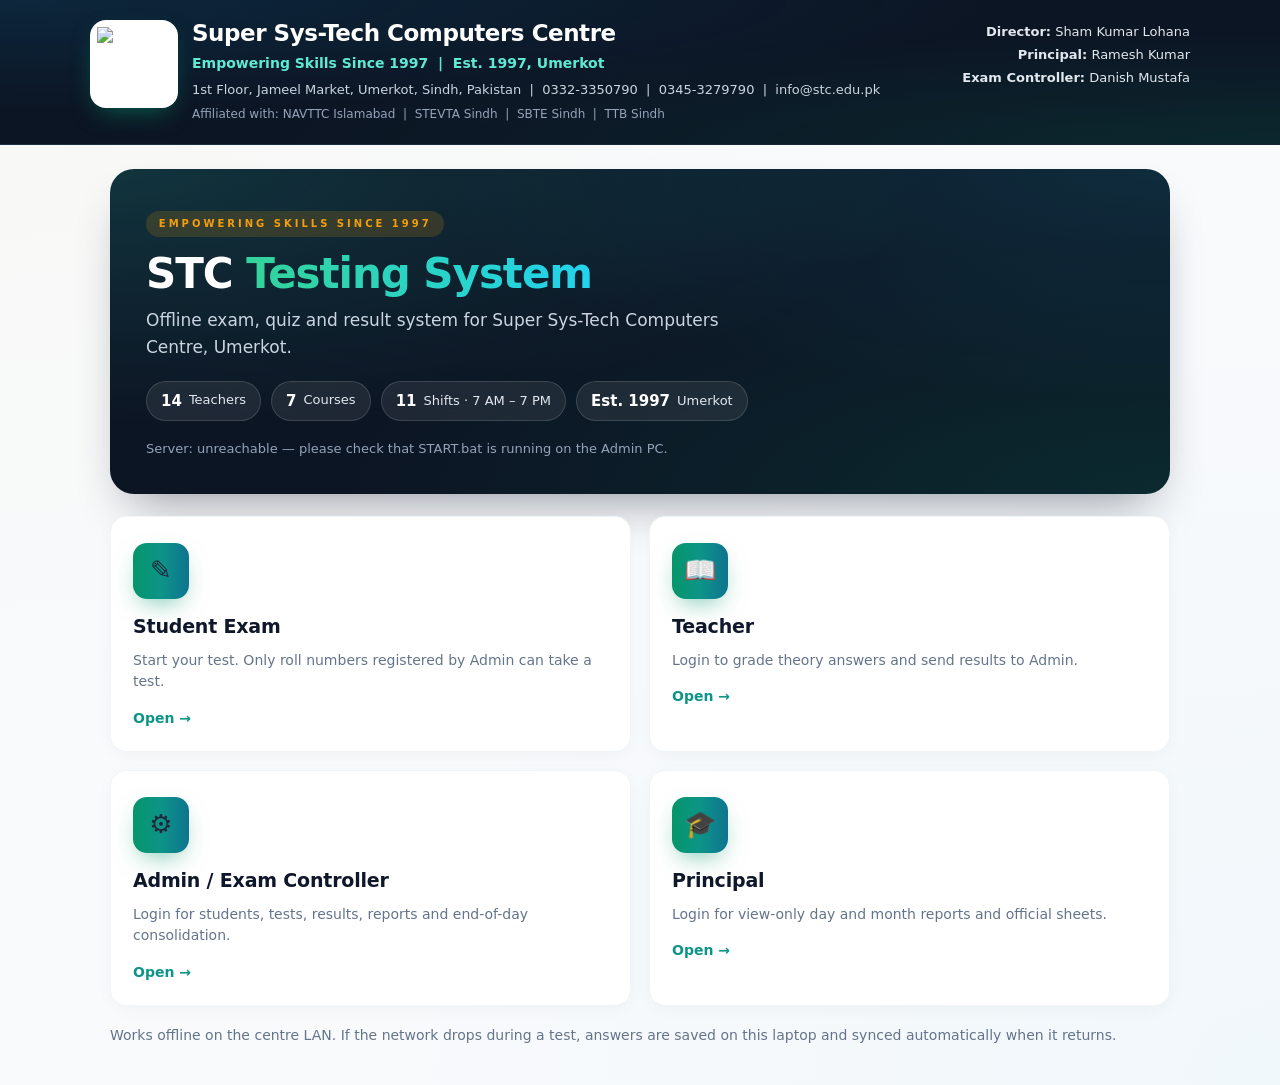
==== public/index.html @ a87e0a29 "STC Testing System v1.3.2 - offline LAN exam system (GitHub repo + one-click updates)" ====
<!DOCTYPE html>
<html lang="en">
<head>
<meta charset="UTF-8">
<meta name="viewport" content="width=device-width, initial-scale=1">
<title>STC Testing System — Super Sys-Tech Computers Centre, Umerkot</title>
<link rel="stylesheet" href="style.css">
<link rel="icon" href="data:image/svg+xml,%3Csvg%20xmlns%3D%27http%3A%2F%2Fwww.w3.org%2F2000%2Fsvg%27%20viewBox%3D%270%200%2064%2064%27%3E%3Cdefs%3E%3ClinearGradient%20id%3D%27g%27%20x1%3D%270%27%20y1%3D%270%27%20x2%3D%271%27%20y2%3D%271%27%3E%3Cstop%20offset%3D%270%27%20stop-color%3D%27%23059669%27%2F%3E%3Cstop%20offset%3D%271%27%20stop-color%3D%27%230e7490%27%2F%3E%3C%2FlinearGradient%3E%3C%2Fdefs%3E%3Crect%20width%3D%2764%27%20height%3D%2764%27%20rx%3D%2714%27%20fill%3D%27url%28%23g%29%27%2F%3E%3Ctext%20x%3D%2732%27%20y%3D%2742%27%20font-family%3D%27Arial%2Csans-serif%27%20font-size%3D%2724%27%20font-weight%3D%27bold%27%20fill%3D%27white%27%20text-anchor%3D%27middle%27%3ESTC%3C%2Ftext%3E%3C%2Fsvg%3E">
</head>
<body>

<!-- ============ INSTITUTE HEADER (shown on every screen) ============ -->
<header class="site-header">
  <div class="header-inner">
    <div class="header-main">
      <div class="header-logo-chip"><img src="/stc-logo.webp" alt="STC logo" class="header-logo-img"></div>
      <div>
        <h1>Super Sys-Tech Computers Centre</h1>
        <p class="tagline">Empowering Skills Since 1997 &nbsp;|&nbsp; Est. 1997, Umerkot</p>
        <p class="header-contact">1st Floor, Jameel Market, Umerkot, Sindh, Pakistan &nbsp;|&nbsp;
          0332-3350790 &nbsp;|&nbsp; 0345-3279790 &nbsp;|&nbsp; info@stc.edu.pk</p>
        <p class="header-affil">Affiliated with: NAVTTC Islamabad &nbsp;|&nbsp; STEVTA Sindh &nbsp;|&nbsp; SBTE Sindh &nbsp;|&nbsp; TTB Sindh</p>
      </div>
    </div>
    <div class="header-people">
      <p><strong>Director:</strong> Sham Kumar Lohana</p>
      <p><strong>Principal:</strong> Ramesh Kumar</p>
      <p><strong>Exam Controller:</strong> Danish Mustafa</p>
    </div>
  </div>
</header>

<main id="main">
  <section class="hero">
    <span class="section-label">Empowering Skills Since 1997</span>
    <h2 class="hero-title">STC <span class="text-gradient">Testing System</span></h2>
    <p class="hero-sub">Offline exam, quiz and result system for Super Sys-Tech Computers Centre, Umerkot.</p>
    <div class="hero-stats">
      <span class="hero-chip"><strong>14</strong> Teachers</span>
      <span class="hero-chip"><strong>7</strong> Courses</span>
      <span class="hero-chip"><strong>11</strong> Shifts &middot; 7 AM &ndash; 7 PM</span>
      <span class="hero-chip"><strong>Est. 1997</strong> Umerkot</span>
    </div>
    <p id="health-status" class="hero-health"></p>
  </section>
  <div class="card-grid">
    <a class="portal-card" href="/student">
      <span class="portal-icon">&#9998;</span>
      <span class="portal-title">Student Exam</span>
      <span class="portal-desc">Start your test. Only roll numbers registered by Admin can take a test.</span>
      <span class="portal-arrow">Open &rarr;</span>
    </a>
    <a class="portal-card" href="/teacher">
      <span class="portal-icon">&#128214;</span>
      <span class="portal-title">Teacher</span>
      <span class="portal-desc">Login to grade theory answers and send results to Admin.</span>
      <span class="portal-arrow">Open &rarr;</span>
    </a>
    <a class="portal-card" href="/admin">
      <span class="portal-icon">&#9881;</span>
      <span class="portal-title">Admin / Exam Controller</span>
      <span class="portal-desc">Login for students, tests, results, reports and end-of-day consolidation.</span>
      <span class="portal-arrow">Open &rarr;</span>
    </a>
    <a class="portal-card" href="/principal">
      <span class="portal-icon">&#127891;</span>
      <span class="portal-title">Principal</span>
      <span class="portal-desc">Login for view-only day and month reports and official sheets.</span>
      <span class="portal-arrow">Open &rarr;</span>
    </a>
  </div>
  <p class="note">Works offline on the centre LAN. If the network drops during a test, answers are saved on this laptop and synced automatically when it returns.</p>
</main>

<script src="landing.js"></script>
</body>
</html>
---- public/style.css ----
/* STC Testing System v1.3.2 — styled like the official stc.edu.pk website.
   Navy / White / Emerald + teal gradient. System fonts only, zero external
   assets (no remote libraries, no web fonts, no remote images) — fully offline.
   The real STC logo (public/stc-logo.webp, local file) sits in a white
   rounded chip on the dark header, like the website's own nav. */

:root {
  --navy: #0f172a;
  --navy2: #1e293b;
  --navy-deep: #0c1524;
  --ink: #1e293b;
  --emerald: #059669;
  --emerald-dark: #047857;
  --teal: #0d9488;
  --teal-bright: #2dd4bf;
  --cyan-deep: #0e7490;
  --cyan-bright: #22d3ee;
  --mint: #34d399;
  --red: #B91C1C;
  --amber: #f59e0b;
  --grey: #64748B;
  --line: #e2e8f0;
  --line-soft: #f1f5f9;
  --bg: #f8fafc;
  --card: #FFFFFF;
  --grad-brand: linear-gradient(to right, #059669, #0d9488, #0e7490);
  --grad-text: linear-gradient(to right, #34d399, #22d3ee);
  --shadow-card: 0 4px 20px -4px rgba(0, 0, 0, 0.05);
  --shadow-lift: 0 20px 40px -12px rgba(0, 0, 0, 0.10);
  --shadow-btn: 0 10px 30px -10px rgba(5, 150, 105, 0.5);
  --radius: 1rem;
}

* { box-sizing: border-box; }

html { scroll-behavior: smooth; }

body {
  margin: 0;
  font-family: "Segoe UI", system-ui, -apple-system, "Helvetica Neue", Roboto, Arial, sans-serif;
  background-color: var(--bg);
  background-image:
    radial-gradient(at 0% 0%, rgba(251, 191, 36, 0.03) 0px, transparent 50%),
    radial-gradient(at 100% 100%, rgba(14, 165, 233, 0.03) 0px, transparent 50%);
  color: var(--ink);
  line-height: 1.6;
  -webkit-font-smoothing: antialiased;
}

h1, h2, h3, h4, h5, h6 { letter-spacing: -0.02em; }

.hidden { display: none !important; }

/* ---------- Shared website-style pieces ---------- */
.section-label {
  display: inline-block;
  font-size: 10px;
  font-weight: 900;
  letter-spacing: 0.3em;
  text-transform: uppercase;
  color: var(--amber);
  background-color: rgba(245, 158, 11, 0.1);
  padding: 0.3rem 0.8rem;
  border-radius: 9999px;
  user-select: none;
}
.text-gradient {
  background: var(--grad-text);
  -webkit-background-clip: text;
  background-clip: text;
  -webkit-text-fill-color: transparent;
  color: transparent;
}

::-webkit-scrollbar { width: 8px; }
::-webkit-scrollbar-track { background: var(--bg); }
::-webkit-scrollbar-thumb { background: #cbd5e1; border-radius: 10px; }
::-webkit-scrollbar-thumb:hover { background: #94a3b8; }

/* ---------- Header ---------- */
.site-header {
  background-color: var(--navy-deep);
  background-image:
    radial-gradient(at 0% 0%, rgba(14, 165, 233, 0.12) 0px, transparent 55%),
    radial-gradient(at 100% 100%, rgba(5, 150, 105, 0.14) 0px, transparent 55%);
  color: #fff;
  padding: 20px;
  border-bottom: 1px solid rgba(255, 255, 255, 0.06);
}
.header-inner {
  max-width: 1100px;
  margin: 0 auto;
  display: flex;
  justify-content: space-between;
  gap: 20px;
  align-items: flex-start;
}
.header-main { display: flex; gap: 14px; align-items: flex-start; }
/* Real STC logo: white background, so it sits in a white rounded chip on
   the dark navy header (like stc.edu.pk's own nav). */
.header-logo-chip {
  width: 88px; height: 88px; flex: 0 0 88px;
  background: #fff;
  border-radius: 16px;
  display: flex; align-items: center; justify-content: center;
  padding: 7px;
  box-shadow: 0 10px 25px -8px rgba(5, 150, 105, 0.6);
  overflow: hidden;
}
.header-logo-img {
  width: 100%; height: 100%;
  object-fit: contain;
  display: block;
}
.site-header h1 { margin: 0; font-size: 23px; line-height: 1.2; font-weight: 800; }
.tagline { margin: 4px 0 0; color: #5eead4; font-size: 14px; font-weight: 600; }
.header-contact { margin: 6px 0 0; font-size: 13px; color: #cbd5e1; }
.header-affil { margin: 4px 0 0; font-size: 12px; color: #94a3b8; }
.header-people { font-size: 13px; text-align: right; white-space: nowrap; }
.header-people p { margin: 2px 0; color: #e2e8f0; }

/* ---------- Top bar (glassy white, like the website nav) ---------- */
.topbar {
  background-color: rgba(255, 255, 255, 0.85);
  backdrop-filter: blur(20px);
  -webkit-backdrop-filter: blur(20px);
  color: var(--navy);
  padding: 10px 20px;
  display: flex; gap: 10px; align-items: center;
  position: sticky; top: 0; z-index: 50;
  border-bottom: 1px solid rgba(226, 232, 240, 0.6);
  box-shadow: 0 10px 40px -15px rgba(0, 0, 0, 0.08);
}
.user-chip { margin-left: auto; font-size: 14px; font-weight: 600; color: var(--navy2); }
/* "Back to Home" link in the portal topbar (visible on the login shell and
   inside the logged-in console — the topbar is shared by both states). */
.home-link { white-space: nowrap; margin-left: 6px; }
.queue-badge {
  background: var(--amber); color: #fff;
  border-radius: 9999px; padding: 2px 10px; font-size: 13px; font-weight: 700;
}

/* ---------- Layout ---------- */
main { max-width: 1100px; margin: 0 auto; padding: 24px 20px; }
.page-title { color: var(--navy); margin: 4px 0; font-weight: 800; }
.page-sub { color: var(--grey); margin-top: 0; }
.muted { color: var(--grey); font-size: 14px; }
.note { color: var(--grey); font-size: 14px; margin-top: 18px; }
.view { animation: fadein .25s ease-in; }
@keyframes fadein { from { opacity: 0; transform: translateY(6px); } to { opacity: 1; transform: translateY(0); } }

.card {
  background: var(--card);
  border: 1px solid var(--line-soft);
  border-radius: var(--radius);
  padding: 22px 24px;
  margin-bottom: 18px;
  box-shadow: var(--shadow-card);
}
.card.narrow { max-width: 560px; margin-left: auto; margin-right: auto; }
.card h2, .card h3 { color: var(--navy); margin-top: 0; font-weight: 800; }
.card h4 { color: var(--navy2); margin: 18px 0 8px; }
.highlight-card { border: 2px solid var(--emerald); background: #ECFDF5; }

/* ---------- Hero (landing page) ---------- */
.hero {
  background-color: var(--navy-deep);
  background-image:
    radial-gradient(at 0% 0%, rgba(45, 212, 191, 0.16) 0px, transparent 55%),
    radial-gradient(at 100% 0%, rgba(34, 211, 238, 0.12) 0px, transparent 50%),
    radial-gradient(at 100% 100%, rgba(5, 150, 105, 0.16) 0px, transparent 55%);
  border-radius: 1.5rem;
  padding: 40px 36px 34px;
  margin-bottom: 22px;
  color: #fff;
  box-shadow: 0 25px 50px -20px rgba(15, 23, 42, 0.45);
}
.hero .section-label { background-color: rgba(245, 158, 11, 0.16); margin-bottom: 14px; }
.hero-title {
  margin: 0 0 10px;
  font-size: 42px;
  font-weight: 800;
  line-height: 1.1;
  letter-spacing: -0.025em;
  color: #fff;
}
.hero-sub { margin: 0 0 20px; font-size: 17px; color: #cbd5e1; max-width: 640px; }
.hero-stats { display: flex; flex-wrap: wrap; gap: 10px; }
.hero-chip {
  display: inline-flex; align-items: center; gap: 7px;
  background: rgba(255, 255, 255, 0.08);
  border: 1px solid rgba(255, 255, 255, 0.14);
  backdrop-filter: blur(12px);
  border-radius: 9999px;
  padding: 7px 14px;
  font-size: 13px;
  color: #e2e8f0;
}
.hero-chip strong { color: #fff; font-size: 15px; }
.hero-health { margin: 18px 0 0; font-size: 13px; color: #94a3b8; }

/* ---------- Landing portal cards ---------- */
.card-grid {
  display: grid;
  grid-template-columns: repeat(2, 1fr);
  gap: 18px;
  margin-top: 18px;
}
.portal-card {
  background: var(--card);
  border: 1px solid var(--line-soft);
  border-radius: var(--radius);
  padding: 26px 22px 22px;
  text-align: left;
  cursor: pointer;
  display: flex; flex-direction: column; gap: 8px;
  font-family: inherit;
  box-shadow: var(--shadow-card);
  transition: all 0.4s ease-in-out;
}
.portal-card:hover {
  border-color: rgba(6, 182, 212, 0.3);
  box-shadow: var(--shadow-lift);
  transform: translateY(-0.375rem);
}
.portal-icon {
  width: 56px; height: 56px;
  border-radius: 14px;
  background: var(--grad-brand);
  display: flex; align-items: center; justify-content: center;
  font-size: 26px;
  box-shadow: 0 10px 25px -8px rgba(5, 150, 105, 0.55);
  margin-bottom: 4px;
}
.portal-title { font-size: 19px; font-weight: 800; color: var(--navy); letter-spacing: -0.01em; }
.portal-desc { font-size: 14px; color: var(--grey); line-height: 1.55; }
.portal-arrow { font-size: 14px; font-weight: 700; color: var(--teal); margin-top: 6px; }
.portal-card:hover .portal-arrow { color: var(--cyan-deep); }

/* ---------- Login badge ---------- */
.login-badge {
  width: 64px; height: 64px;
  border-radius: 18px;
  background: var(--grad-brand);
  display: flex; align-items: center; justify-content: center;
  font-size: 30px;
  box-shadow: 0 12px 28px -8px rgba(5, 150, 105, 0.55);
  margin: 2px 0 14px;
}
.login-card { border-top: 4px solid transparent; border-image: var(--grad-brand) 1; }

/* ---------- Forms ---------- */
label { display: block; margin-bottom: 12px; font-size: 14px; font-weight: 600; color: var(--navy); }
input[type="text"], input[type="password"], input[type="number"],
input[type="date"], input[type="month"], select, textarea {
  display: block; width: 100%;
  margin-top: 4px; padding: 10px 12px;
  border: 1px solid var(--line); border-radius: 10px;
  font-size: 15px; font-family: inherit; background: #fff; color: var(--ink);
  transition: border-color .2s, box-shadow .2s;
}
input:focus, select:focus, textarea:focus {
  outline: none; border-color: var(--teal);
  box-shadow: 0 0 0 3px rgba(13, 148, 136, 0.15);
}
textarea { resize: vertical; min-height: 70px; }
.check-label { display: flex; gap: 8px; align-items: center; font-weight: 600; }
.check-label input { width: auto; margin: 0; }
.form-grid { display: grid; grid-template-columns: 1fr 1fr; gap: 0 16px; }
.form-grid .btn-row { grid-column: 1 / -1; }
.filters { display: flex; flex-wrap: wrap; gap: 10px; align-items: flex-end; margin-bottom: 14px; }
.filters label { margin-bottom: 0; min-width: 150px; }
.inline-form { display: flex; gap: 10px; align-items: center; flex-wrap: wrap; margin-bottom: 14px; }
.inline-form input { width: auto; flex: 1; min-width: 200px; margin-top: 0; }
fieldset.course-checks { border: 1px solid var(--line); border-radius: 10px; margin-bottom: 12px; grid-column: 1 / -1; }
fieldset.course-checks legend { font-size: 14px; font-weight: 600; color: var(--navy); }
fieldset.course-checks label { display: inline-flex; gap: 6px; align-items: center; margin: 4px 12px 4px 0; font-weight: 400; }
fieldset.course-checks input { width: auto; margin: 0; }
.lookup-msg { font-size: 14px; min-height: 18px; margin: -6px 0 10px; color: var(--emerald-dark); }
.demo-hint { font-size: 13px; color: var(--grey); background: var(--bg); border-radius: 10px; padding: 10px 12px; margin-top: 16px; }
.import-result { font-size: 14px; margin-top: 10px; }
.import-result .err { color: var(--red); }

/* ---------- Buttons ---------- */
.btn {
  background: #fff; color: var(--navy2);
  border: 1.5px solid var(--line);
  border-radius: 12px; padding: 9px 18px;
  font-size: 14px; font-weight: 700; cursor: pointer;
  text-decoration: none; display: inline-block; font-family: inherit;
  transition: all 0.3s ease-out;
}
.btn:hover { border-color: var(--cyan-deep); color: var(--cyan-deep); transform: translateY(-1px); box-shadow: 0 4px 12px -4px rgba(0, 0, 0, 0.12); }
.btn:active { transform: scale(0.97); }
.btn-primary, .btn-emerald {
  background: var(--grad-brand); color: #fff; border: none;
  box-shadow: var(--shadow-btn);
}
.btn-primary:hover, .btn-emerald:hover {
  color: #fff;
  box-shadow: 0 15px 35px -10px rgba(5, 150, 105, 0.7);
  transform: translateY(-0.15rem);
}
.btn-danger { background: #fff; color: var(--red); border-color: var(--red); }
.btn-danger:hover { background: #FEF2F2; color: var(--red); }
.btn-small { padding: 6px 13px; font-size: 13px; border-radius: 10px; }
.btn-big { padding: 13px 28px; font-size: 16px; border-radius: 1rem; }
.btn-link { background: none; border: none; color: var(--navy2); text-decoration: underline; padding: 4px 0; box-shadow: none; }
.btn-link:hover { transform: none; box-shadow: none; }
.btn:disabled { opacity: .5; cursor: not-allowed; transform: none; }
.btn-row { display: flex; gap: 10px; flex-wrap: wrap; margin: 12px 0; }

/* ---------- Tabs ---------- */
.tabs { display: flex; flex-wrap: wrap; gap: 6px; margin-bottom: 16px; }
.tab {
  background: #fff; border: 1px solid var(--line);
  border-radius: 10px; padding: 10px 16px;
  font-size: 14px; font-weight: 700; color: var(--navy2); cursor: pointer; font-family: inherit;
  transition: all 0.3s ease-out;
}
.tab:hover { border-color: var(--cyan-deep); color: var(--cyan-deep); }
.tab.active { background: var(--grad-brand); color: #fff; border-color: transparent; box-shadow: var(--shadow-btn); }
.tab-panel { animation: fadein .25s ease-in; }

/* ---------- Tables ---------- */
.table-wrap { overflow-x: auto; border-radius: 12px; border: 1px solid var(--line-soft); }
table { width: 100%; border-collapse: collapse; font-size: 14px; }
th, td { text-align: left; padding: 9px 12px; border-bottom: 1px solid var(--line-soft); vertical-align: top; }
th { background: linear-gradient(to right, var(--navy), var(--navy2)); color: #fff; font-weight: 700; white-space: nowrap; }
tr:nth-child(even) td { background: #F8FAFC; }
tr.clickable { cursor: pointer; }
tr.clickable:hover td { background: #EFF6FF; }
.status { display: inline-block; padding: 2px 10px; border-radius: 9999px; font-size: 12px; font-weight: 700; white-space: nowrap; }
.status-submitted { background: #FEF3C7; color: #92400E; }
.status-graded { background: #DBEAFE; color: #1E40AF; }
.status-sent_to_admin { background: #E0E7FF; color: #3730A3; }
.status-final { background: #D1FAE5; color: #065F46; }
.pass { color: var(--emerald-dark); font-weight: 700; }
.fail { color: var(--red); font-weight: 700; }

/* ---------- Stats & bars ---------- */
.stat-grid { display: grid; grid-template-columns: repeat(auto-fit, minmax(140px, 1fr)); gap: 12px; margin-bottom: 16px; }
.stat { background: #fff; border: 1px solid var(--line-soft); border-radius: var(--radius); padding: 14px; text-align: center; box-shadow: var(--shadow-card); }
.stat-num {
  font-size: 28px; font-weight: 800; letter-spacing: -0.02em;
  background: var(--grad-brand);
  -webkit-background-clip: text; background-clip: text;
  -webkit-text-fill-color: transparent; color: transparent;
}
.stat-label { font-size: 13px; color: var(--grey); }
.bar-row { display: flex; align-items: center; gap: 10px; margin: 6px 0; font-size: 14px; }
.bar-label { width: 220px; flex: 0 0 220px; }
.bar-track { flex: 1; background: #E2E8F0; border-radius: 9999px; height: 18px; overflow: hidden; }
.bar-fill { background: var(--grad-brand); height: 100%; min-width: 4px; border-radius: 9999px; }
.bar-num { width: 40px; text-align: right; font-weight: 700; color: var(--navy); }

/* ---------- Exam ---------- */
.exam-head { display: flex; justify-content: space-between; align-items: center; gap: 14px; flex-wrap: wrap; }
.timer {
  font-size: 30px; font-weight: 800; color: #fff;
  background: linear-gradient(to right, var(--navy), var(--navy2));
  border-radius: 12px; padding: 6px 18px;
  font-variant-numeric: tabular-nums; white-space: nowrap;
  box-shadow: 0 10px 25px -10px rgba(15, 23, 42, 0.5);
}
.timer.danger { background: linear-gradient(to right, #DC2626, #B91C1C); animation: pulse 1s infinite; }
@keyframes pulse { 50% { opacity: .75; } }
.palette { display: flex; flex-wrap: wrap; gap: 8px; margin: 14px 0; padding: 12px; background: #fff; border: 1px solid var(--line-soft); border-radius: 12px; box-shadow: var(--shadow-card); }
.pal-dot {
  width: 36px; height: 36px; border-radius: 50%;
  border: 2px solid var(--grey); background: #fff; color: var(--navy);
  font-weight: 700; cursor: pointer; font-size: 14px; font-family: inherit;
  transition: all 0.2s;
}
.pal-dot.answered { background: var(--grad-brand); border-color: transparent; color: #fff; }
.pal-dot.current { border-color: var(--navy); box-shadow: 0 0 0 3px #BFDBFE; }
.question-block {
  background: #fff; border: 1px solid var(--line-soft); border-radius: var(--radius);
  padding: 18px 20px; margin-bottom: 14px; scroll-margin-top: 70px;
  box-shadow: var(--shadow-card);
}
.question-block.current { border-color: var(--teal); box-shadow: 0 0 0 3px rgba(13, 148, 136, 0.15); }
.q-head { font-weight: 700; color: var(--navy); margin-bottom: 10px; }
.q-marks { float: right; font-size: 13px; color: var(--grey); font-weight: 600; }
.opt { display: flex; gap: 8px; align-items: flex-start; margin: 6px 0; font-weight: 400; cursor: pointer; }
.opt input { width: auto; margin: 4px 0 0; }
.exam-actions { text-align: center; margin: 20px 0; }

/* ---------- Grading ---------- */
.grade-q { border: 1px solid var(--line); border-radius: 12px; padding: 14px; margin-bottom: 14px; }
.grade-cols { display: grid; grid-template-columns: 1fr 1fr; gap: 16px; }
.grade-col h5 { margin: 0 0 6px; color: var(--navy2); }
.grade-col .answer-box { background: var(--bg); border-radius: 10px; padding: 10px; min-height: 60px; white-space: pre-wrap; font-size: 14px; }
.grade-total { font-size: 18px; color: var(--navy); }
.marks-input { width: 90px !important; display: inline-block !important; }

/* ---------- Test builder ---------- */
.qb-card { border: 1px solid var(--line); border-radius: 12px; padding: 14px; margin-bottom: 12px; background: #F8FAFC; }
.qb-card h5 { margin: 0 0 8px; color: var(--navy2); }
.qb-opts { display: grid; grid-template-columns: 1fr 1fr; gap: 0 12px; }
.qb-opts label { font-weight: 400; }
.qb-row { display: flex; gap: 12px; align-items: flex-end; flex-wrap: wrap; }
.qb-row label { flex: 1; min-width: 120px; }

/* ---------- Toast ---------- */
.toast {
  max-width: 1100px; margin: 12px auto 0; padding: 12px 16px;
  border-radius: 12px; font-size: 15px; font-weight: 600;
  box-shadow: var(--shadow-card);
}
.toast.ok { background: #D1FAE5; color: #065F46; border: 1px solid var(--emerald); }
.toast.err { background: #FEE2E2; color: #991B1B; border: 1px solid var(--red); }

/* ---------- Test picker cards ---------- */
.test-card {
  background: #fff; border: 1px solid var(--line-soft); border-radius: var(--radius);
  padding: 18px; display: flex; flex-direction: column; gap: 6px;
  box-shadow: var(--shadow-card);
  transition: all 0.4s ease-in-out;
}
.test-card:hover { border-color: rgba(6, 182, 212, 0.3); box-shadow: var(--shadow-lift); transform: translateY(-0.25rem); }
.test-card h3 { margin: 0; color: var(--navy); font-size: 17px; font-weight: 800; }
.test-meta { font-size: 13px; color: var(--grey); }
.badge { display: inline-block; padding: 2px 10px; border-radius: 9999px; font-size: 12px; font-weight: 700; }
.badge-monthly { background: #DBEAFE; color: #1E40AF; }
.badge-daily { background: #D1FAE5; color: #065F46; }

.con-result { font-weight: 700; color: var(--emerald-dark); }

/* ---------- Print sheet (screen: hidden) ---------- */
#print-area { display: none; }

/* ---------- Responsive ---------- */
@media (max-width: 700px) {
  .header-inner { flex-direction: column; }
  .header-people { text-align: left; }
  .site-header h1 { font-size: 19px; }
  .hero { padding: 28px 22px; }
  .hero-title { font-size: 30px; }
  .hero-sub { font-size: 15px; }
  .card-grid { grid-template-columns: 1fr; }
  .form-grid { grid-template-columns: 1fr; }
  .grade-cols { grid-template-columns: 1fr; }
  .qb-opts { grid-template-columns: 1fr; }
  .bar-label { width: 140px; flex-basis: 140px; font-size: 12px; }
  .timer { font-size: 24px; }
  main { padding: 14px 12px; }
  .topbar { flex-wrap: wrap; }
  .user-chip { margin-left: 0; }
}

/* ---------- Print: only the sheet shows ---------- */
@media print {
  body { background: #fff; }
  .site-header, .topbar, #toast, #main { display: none !important; }
  #print-area { display: block; color: #000; font-size: 13px; }
  #print-area table { font-size: 12px; }
  #print-area th { background: #eee !important; color: #000; }
  #print-area h2, #print-area h3 { color: #000; }
  .print-head { text-align: center; border-bottom: 2px solid #000; padding-bottom: 8px; margin-bottom: 12px; }
  .print-head h2 { margin: 0; font-size: 20px; }
  .print-logo { width: 72px; height: 72px; object-fit: contain; background: #fff; border-radius: 12px; margin-bottom: 4px; }
  .print-head p { margin: 2px 0; }
  .print-sign { display: flex; justify-content: space-between; margin-top: 48px; }
  .print-sign div { text-align: center; width: 30%; border-top: 1px solid #000; padding-top: 4px; }
}

/* ---------- Separate portal pages ---------- */
.site-header-compact { padding: 14px 20px; }
.topbar-title { font-weight: 800; font-size: 15px; color: var(--navy); letter-spacing: -0.01em; }
.login-error { color: var(--red); font-weight: 700; font-size: 14px; margin: 10px 0 0; }
.lookup-msg.err { color: var(--red); }
a.portal-card { text-decoration: none; color: inherit; }

/* ---------- Console sidebar layout (admin / teacher) ---------- */
.console-layout { display: flex; gap: 18px; align-items: flex-start; }
.sidebar {
  width: 220px; flex: 0 0 220px;
  background: linear-gradient(180deg, var(--navy) 0%, var(--navy-deep) 100%);
  border-radius: var(--radius); padding: 14px;
  position: sticky; top: 70px;
  box-shadow: 0 20px 40px -20px rgba(15, 23, 42, 0.5);
}
.sidebar .tab {
  display: block; width: 100%; text-align: left;
  background: transparent; border: none; border-radius: 10px;
  color: #cbd5e1; padding: 10px 12px; margin-bottom: 4px;
  box-shadow: none;
}
.sidebar .tab:hover { background: rgba(255, 255, 255, 0.08); color: #fff; transform: none; }
.sidebar .tab.active { background: var(--grad-brand); color: #fff; box-shadow: var(--shadow-btn); }
.console-main { flex: 1; min-width: 0; }

@media (max-width: 700px) {
  .console-layout { flex-direction: column; }
  .sidebar { width: 100%; flex: none; position: static; display: flex; flex-wrap: wrap; gap: 6px; }
  .sidebar .tab { width: auto; margin-bottom: 0; }
}
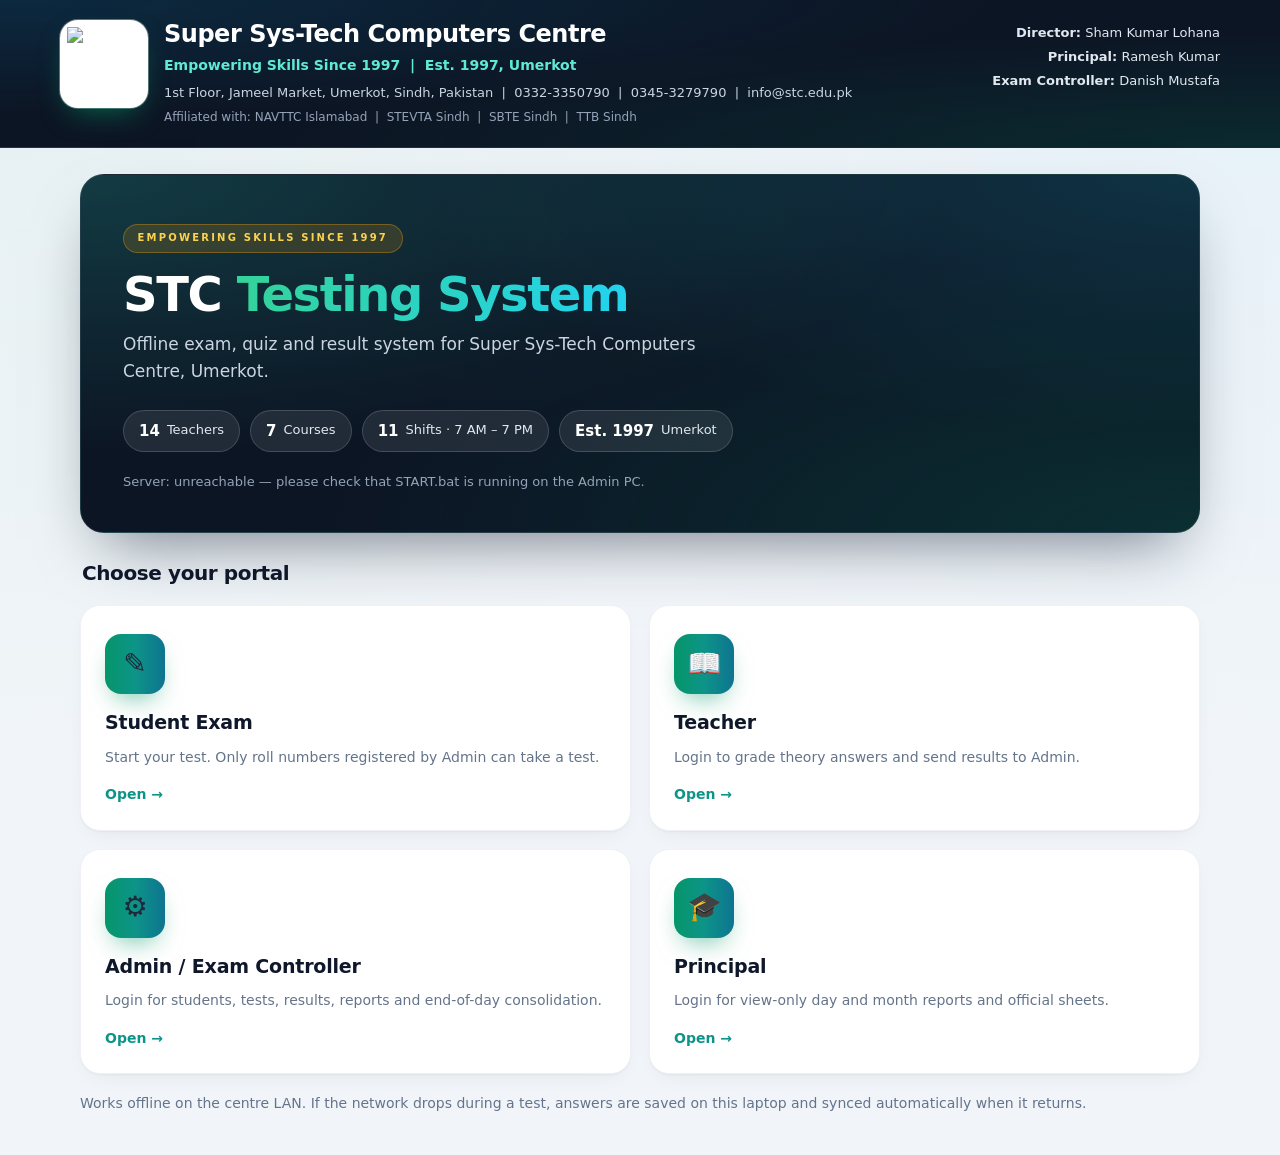
==== commit cac9417a: "STC Testing System v1.5.0 - modern redesign (dark sidebar console, pill badges, new login screens)" ====
--- a/public/index.html
+++ b/public/index.html
@@ -43,6 +43,7 @@
     </div>
     <p id="health-status" class="hero-health"></p>
   </section>
+  <h2 class="portal-heading">Choose your portal</h2>
   <div class="card-grid">
     <a class="portal-card" href="/student">
       <span class="portal-icon">&#9998;</span>
--- a/public/style.css
+++ b/public/style.css
@@ -1,14 +1,18 @@
-/* STC Testing System v1.3.2 — styled like the official stc.edu.pk website.
-   Navy / White / Emerald + teal gradient. System fonts only, zero external
-   assets (no remote libraries, no web fonts, no remote images) — fully offline.
-   The real STC logo (public/stc-logo.webp, local file) sits in a white
-   rounded chip on the dark header, like the website's own nav. */
+/* STC Testing System v1.5.0 — modern redesign.
+   Clean, modern console design: deep-navy sidebar, soft layered shadows,
+   rounded-2xl cards, pill badges, emerald→teal→cyan brand gradient.
+   System fonts only, zero external assets (no remote libraries, no web
+   fonts, no remote images) — fully offline. The real STC logo
+   (public/stc-logo.webp, local file) sits in a white rounded chip on the
+   dark header and on the login cards. */
 
 :root {
   --navy: #0f172a;
   --navy2: #1e293b;
   --navy-deep: #0c1524;
+  --sidebar: #0b1220;
   --ink: #1e293b;
+  --ink-soft: #334155;
   --emerald: #059669;
   --emerald-dark: #047857;
   --teal: #0d9488;
@@ -17,18 +21,24 @@
   --cyan-bright: #22d3ee;
   --mint: #34d399;
   --red: #B91C1C;
+  --red-soft: #FEE2E2;
   --amber: #f59e0b;
   --grey: #64748B;
+  --grey-light: #94a3b8;
   --line: #e2e8f0;
-  --line-soft: #f1f5f9;
-  --bg: #f8fafc;
+  --line-soft: #eef2f7;
+  --input-border: #dbe3ec;
+  --input-bg: #f8fafc;
+  --bg: #f1f5f9;
   --card: #FFFFFF;
   --grad-brand: linear-gradient(to right, #059669, #0d9488, #0e7490);
   --grad-text: linear-gradient(to right, #34d399, #22d3ee);
-  --shadow-card: 0 4px 20px -4px rgba(0, 0, 0, 0.05);
-  --shadow-lift: 0 20px 40px -12px rgba(0, 0, 0, 0.10);
-  --shadow-btn: 0 10px 30px -10px rgba(5, 150, 105, 0.5);
-  --radius: 1rem;
+  --shadow-card: 0 1px 2px rgba(15, 23, 42, 0.04), 0 8px 24px -12px rgba(15, 23, 42, 0.10);
+  --shadow-lift: 0 2px 4px rgba(15, 23, 42, 0.04), 0 20px 40px -16px rgba(15, 23, 42, 0.16);
+  --shadow-btn: 0 8px 20px -8px rgba(5, 150, 105, 0.55);
+  --shadow-pop: 0 12px 32px -8px rgba(15, 23, 42, 0.18);
+  --radius: 1.25rem;
+  --radius-sm: 0.75rem;
 }
 
 * { box-sizing: border-box; }
@@ -40,27 +50,37 @@
   font-family: "Segoe UI", system-ui, -apple-system, "Helvetica Neue", Roboto, Arial, sans-serif;
   background-color: var(--bg);
   background-image:
-    radial-gradient(at 0% 0%, rgba(251, 191, 36, 0.03) 0px, transparent 50%),
-    radial-gradient(at 100% 100%, rgba(14, 165, 233, 0.03) 0px, transparent 50%);
+    radial-gradient(at 0% 0%, rgba(5, 150, 105, 0.05) 0px, transparent 50%),
+    radial-gradient(at 100% 0%, rgba(14, 165, 233, 0.05) 0px, transparent 50%);
   color: var(--ink);
   line-height: 1.6;
   -webkit-font-smoothing: antialiased;
 }
 
+/* Dark page background while a staff login screen is showing
+   (common.js toggles .login-mode on <body>). */
+body.login-mode {
+  background-color: var(--navy-deep);
+  background-image:
+    radial-gradient(at 0% 0%, rgba(45, 212, 191, 0.14) 0px, transparent 55%),
+    radial-gradient(at 100% 100%, rgba(34, 211, 238, 0.12) 0px, transparent 55%);
+}
+
 h1, h2, h3, h4, h5, h6 { letter-spacing: -0.02em; }
 
 .hidden { display: none !important; }
 
-/* ---------- Shared website-style pieces ---------- */
+/* ---------- Shared pieces ---------- */
 .section-label {
   display: inline-block;
   font-size: 10px;
-  font-weight: 900;
-  letter-spacing: 0.3em;
+  font-weight: 800;
+  letter-spacing: 0.22em;
   text-transform: uppercase;
-  color: var(--amber);
-  background-color: rgba(245, 158, 11, 0.1);
-  padding: 0.3rem 0.8rem;
+  color: #b45309;
+  background-color: #fef3c7;
+  border: 1px solid #fde68a;
+  padding: 0.35rem 0.85rem;
   border-radius: 9999px;
   user-select: none;
 }
@@ -72,8 +92,8 @@
   color: transparent;
 }
 
-::-webkit-scrollbar { width: 8px; }
-::-webkit-scrollbar-track { background: var(--bg); }
+::-webkit-scrollbar { width: 8px; height: 8px; }
+::-webkit-scrollbar-track { background: transparent; }
 ::-webkit-scrollbar-thumb { background: #cbd5e1; border-radius: 10px; }
 ::-webkit-scrollbar-thumb:hover { background: #94a3b8; }
 
@@ -81,30 +101,30 @@
 .site-header {
   background-color: var(--navy-deep);
   background-image:
-    radial-gradient(at 0% 0%, rgba(14, 165, 233, 0.12) 0px, transparent 55%),
-    radial-gradient(at 100% 100%, rgba(5, 150, 105, 0.14) 0px, transparent 55%);
+    radial-gradient(at 0% 0%, rgba(14, 165, 233, 0.14) 0px, transparent 55%),
+    radial-gradient(at 100% 100%, rgba(5, 150, 105, 0.16) 0px, transparent 55%);
   color: #fff;
   padding: 20px;
-  border-bottom: 1px solid rgba(255, 255, 255, 0.06);
+  border-bottom: 1px solid rgba(255, 255, 255, 0.07);
 }
 .header-inner {
-  max-width: 1100px;
+  max-width: 1160px;
   margin: 0 auto;
   display: flex;
   justify-content: space-between;
   gap: 20px;
   align-items: flex-start;
 }
-.header-main { display: flex; gap: 14px; align-items: flex-start; }
+.header-main { display: flex; gap: 16px; align-items: flex-start; }
 /* Real STC logo: white background, so it sits in a white rounded chip on
    the dark navy header (like stc.edu.pk's own nav). */
 .header-logo-chip {
   width: 88px; height: 88px; flex: 0 0 88px;
   background: #fff;
-  border-radius: 16px;
+  border-radius: 18px;
   display: flex; align-items: center; justify-content: center;
   padding: 7px;
-  box-shadow: 0 10px 25px -8px rgba(5, 150, 105, 0.6);
+  box-shadow: 0 12px 28px -10px rgba(5, 150, 105, 0.65), 0 0 0 1px rgba(255, 255, 255, 0.35);
   overflow: hidden;
 }
 .header-logo-img {
@@ -112,37 +132,42 @@
   object-fit: contain;
   display: block;
 }
-.site-header h1 { margin: 0; font-size: 23px; line-height: 1.2; font-weight: 800; }
-.tagline { margin: 4px 0 0; color: #5eead4; font-size: 14px; font-weight: 600; }
-.header-contact { margin: 6px 0 0; font-size: 13px; color: #cbd5e1; }
+.site-header h1 { margin: 0; font-size: 24px; line-height: 1.2; font-weight: 800; letter-spacing: -0.02em; }
+.tagline { margin: 5px 0 0; color: #5eead4; font-size: 14px; font-weight: 600; }
+.header-contact { margin: 7px 0 0; font-size: 13px; color: #cbd5e1; }
 .header-affil { margin: 4px 0 0; font-size: 12px; color: #94a3b8; }
 .header-people { font-size: 13px; text-align: right; white-space: nowrap; }
-.header-people p { margin: 2px 0; color: #e2e8f0; }
-
-/* ---------- Top bar (glassy white, like the website nav) ---------- */
+.header-people p { margin: 3px 0; color: #e2e8f0; }
+
+/* ---------- Top bar (glassy white, sticky) ---------- */
 .topbar {
-  background-color: rgba(255, 255, 255, 0.85);
+  background-color: rgba(255, 255, 255, 0.88);
   backdrop-filter: blur(20px);
   -webkit-backdrop-filter: blur(20px);
   color: var(--navy);
-  padding: 10px 20px;
+  padding: 11px 20px;
   display: flex; gap: 10px; align-items: center;
   position: sticky; top: 0; z-index: 50;
-  border-bottom: 1px solid rgba(226, 232, 240, 0.6);
-  box-shadow: 0 10px 40px -15px rgba(0, 0, 0, 0.08);
-}
-.user-chip { margin-left: auto; font-size: 14px; font-weight: 600; color: var(--navy2); }
+  border-bottom: 1px solid rgba(226, 232, 240, 0.7);
+  box-shadow: 0 8px 28px -16px rgba(15, 23, 42, 0.18);
+}
+.user-chip {
+  margin-left: auto; font-size: 13.5px; font-weight: 700; color: var(--navy2);
+  background: #f1f5f9; border: 1px solid var(--line-soft);
+  border-radius: 9999px; padding: 6px 13px; white-space: nowrap;
+}
+.user-chip:empty { display: none; }
 /* "Back to Home" link in the portal topbar (visible on the login shell and
    inside the logged-in console — the topbar is shared by both states). */
 .home-link { white-space: nowrap; margin-left: 6px; }
 .queue-badge {
   background: var(--amber); color: #fff;
-  border-radius: 9999px; padding: 2px 10px; font-size: 13px; font-weight: 700;
+  border-radius: 9999px; padding: 3px 11px; font-size: 12.5px; font-weight: 700;
 }
 
 /* ---------- Layout ---------- */
-main { max-width: 1100px; margin: 0 auto; padding: 24px 20px; }
-.page-title { color: var(--navy); margin: 4px 0; font-weight: 800; }
+main { max-width: 1160px; margin: 0 auto; padding: 26px 20px; }
+.page-title { color: var(--navy); margin: 6px 0; font-weight: 800; font-size: 26px; }
 .page-sub { color: var(--grey); margin-top: 0; }
 .muted { color: var(--grey); font-size: 14px; }
 .note { color: var(--grey); font-size: 14px; margin-top: 18px; }
@@ -153,131 +178,152 @@
   background: var(--card);
   border: 1px solid var(--line-soft);
   border-radius: var(--radius);
-  padding: 22px 24px;
+  padding: 24px 26px;
   margin-bottom: 18px;
   box-shadow: var(--shadow-card);
 }
 .card.narrow { max-width: 560px; margin-left: auto; margin-right: auto; }
 .card h2, .card h3 { color: var(--navy); margin-top: 0; font-weight: 800; }
-.card h4 { color: var(--navy2); margin: 18px 0 8px; }
-.highlight-card { border: 2px solid var(--emerald); background: #ECFDF5; }
+.card h4 { color: var(--navy2); margin: 20px 0 10px; }
+.highlight-card { border: 1.5px solid var(--emerald); background: #ECFDF5; }
 
 /* ---------- Hero (landing page) ---------- */
 .hero {
   background-color: var(--navy-deep);
   background-image:
-    radial-gradient(at 0% 0%, rgba(45, 212, 191, 0.16) 0px, transparent 55%),
-    radial-gradient(at 100% 0%, rgba(34, 211, 238, 0.12) 0px, transparent 50%),
-    radial-gradient(at 100% 100%, rgba(5, 150, 105, 0.16) 0px, transparent 55%);
+    radial-gradient(at 0% 0%, rgba(45, 212, 191, 0.20) 0px, transparent 55%),
+    radial-gradient(at 100% 0%, rgba(34, 211, 238, 0.16) 0px, transparent 50%),
+    radial-gradient(at 100% 100%, rgba(5, 150, 105, 0.20) 0px, transparent 55%);
   border-radius: 1.5rem;
-  padding: 40px 36px 34px;
-  margin-bottom: 22px;
+  padding: 48px 42px 40px;
+  margin-bottom: 24px;
   color: #fff;
-  box-shadow: 0 25px 50px -20px rgba(15, 23, 42, 0.45);
-}
-.hero .section-label { background-color: rgba(245, 158, 11, 0.16); margin-bottom: 14px; }
+  box-shadow: 0 30px 60px -24px rgba(15, 23, 42, 0.55);
+  border: 1px solid rgba(255, 255, 255, 0.08);
+}
+.hero .section-label { background-color: rgba(245, 158, 11, 0.16); border-color: rgba(245, 158, 11, 0.35); color: #fcd34d; margin-bottom: 16px; }
 .hero-title {
-  margin: 0 0 10px;
-  font-size: 42px;
+  margin: 0 0 12px;
+  font-size: 48px;
   font-weight: 800;
-  line-height: 1.1;
-  letter-spacing: -0.025em;
+  line-height: 1.05;
+  letter-spacing: -0.03em;
   color: #fff;
 }
-.hero-sub { margin: 0 0 20px; font-size: 17px; color: #cbd5e1; max-width: 640px; }
+.hero-sub { margin: 0 0 24px; font-size: 17px; color: #cbd5e1; max-width: 640px; line-height: 1.6; }
 .hero-stats { display: flex; flex-wrap: wrap; gap: 10px; }
 .hero-chip {
   display: inline-flex; align-items: center; gap: 7px;
-  background: rgba(255, 255, 255, 0.08);
-  border: 1px solid rgba(255, 255, 255, 0.14);
+  background: rgba(255, 255, 255, 0.09);
+  border: 1px solid rgba(255, 255, 255, 0.16);
   backdrop-filter: blur(12px);
   border-radius: 9999px;
-  padding: 7px 14px;
+  padding: 8px 15px;
   font-size: 13px;
   color: #e2e8f0;
 }
 .hero-chip strong { color: #fff; font-size: 15px; }
-.hero-health { margin: 18px 0 0; font-size: 13px; color: #94a3b8; }
+.hero-health { margin: 20px 0 0; font-size: 13px; color: #94a3b8; }
 
 /* ---------- Landing portal cards ---------- */
+.portal-heading { color: var(--navy); font-size: 20px; font-weight: 800; margin: 6px 2px 0; letter-spacing: -0.02em; }
 .card-grid {
   display: grid;
   grid-template-columns: repeat(2, 1fr);
   gap: 18px;
-  margin-top: 18px;
+  margin-top: 16px;
 }
 .portal-card {
   background: var(--card);
   border: 1px solid var(--line-soft);
   border-radius: var(--radius);
-  padding: 26px 22px 22px;
+  padding: 28px 24px 24px;
   text-align: left;
   cursor: pointer;
-  display: flex; flex-direction: column; gap: 8px;
+  display: flex; flex-direction: column; gap: 9px;
   font-family: inherit;
   box-shadow: var(--shadow-card);
-  transition: all 0.4s ease-in-out;
+  transition: transform 0.3s ease, box-shadow 0.3s ease, border-color 0.3s ease;
 }
 .portal-card:hover {
-  border-color: rgba(6, 182, 212, 0.3);
+  border-color: rgba(13, 148, 136, 0.45);
   box-shadow: var(--shadow-lift);
-  transform: translateY(-0.375rem);
+  transform: translateY(-4px);
 }
 .portal-icon {
-  width: 56px; height: 56px;
-  border-radius: 14px;
+  width: 60px; height: 60px;
+  border-radius: 16px;
   background: var(--grad-brand);
   display: flex; align-items: center; justify-content: center;
-  font-size: 26px;
-  box-shadow: 0 10px 25px -8px rgba(5, 150, 105, 0.55);
+  font-size: 28px;
+  box-shadow: 0 12px 26px -10px rgba(5, 150, 105, 0.6);
   margin-bottom: 4px;
 }
 .portal-title { font-size: 19px; font-weight: 800; color: var(--navy); letter-spacing: -0.01em; }
 .portal-desc { font-size: 14px; color: var(--grey); line-height: 1.55; }
-.portal-arrow { font-size: 14px; font-weight: 700; color: var(--teal); margin-top: 6px; }
-.portal-card:hover .portal-arrow { color: var(--cyan-deep); }
-
-/* ---------- Login badge ---------- */
-.login-badge {
-  width: 64px; height: 64px;
-  border-radius: 18px;
-  background: var(--grad-brand);
+.portal-arrow { font-size: 14px; font-weight: 700; color: var(--teal); margin-top: 6px; transition: transform 0.3s ease; }
+.portal-card:hover .portal-arrow { color: var(--cyan-deep); transform: translateX(3px); }
+
+/* ---------- Login ---------- */
+.login-card { max-width: 460px; padding: 34px 34px 28px; text-align: center; }
+body.login-mode .login-card { box-shadow: var(--shadow-pop); border-color: #fff; }
+.login-logo-chip {
+  width: 84px; height: 84px;
+  margin: 0 auto 16px;
+  background: #fff;
+  border-radius: 20px;
   display: flex; align-items: center; justify-content: center;
-  font-size: 30px;
-  box-shadow: 0 12px 28px -8px rgba(5, 150, 105, 0.55);
-  margin: 2px 0 14px;
-}
-.login-card { border-top: 4px solid transparent; border-image: var(--grad-brand) 1; }
+  padding: 6px;
+  box-shadow: 0 14px 30px -12px rgba(5, 150, 105, 0.55), 0 0 0 1px var(--line-soft);
+  overflow: hidden;
+}
+.login-logo-img { width: 100%; height: 100%; object-fit: contain; display: block; }
+.login-portal-pill {
+  display: inline-block;
+  font-size: 10px; font-weight: 800; letter-spacing: 0.22em; text-transform: uppercase;
+  color: var(--teal); background: #f0fdfa; border: 1px solid #ccfbf1;
+  padding: 0.35rem 0.85rem; border-radius: 9999px; margin-bottom: 12px;
+}
+.login-card h2 { font-size: 23px; margin-bottom: 6px; }
+.login-card .muted { margin-top: 0; }
+.login-card form { text-align: left; margin-top: 18px; }
+.login-submit { width: 100%; justify-content: center; }
 
 /* ---------- Forms ---------- */
-label { display: block; margin-bottom: 12px; font-size: 14px; font-weight: 600; color: var(--navy); }
+label { display: block; margin-bottom: 12px; font-size: 13.5px; font-weight: 600; color: var(--navy); }
 input[type="text"], input[type="password"], input[type="number"],
 input[type="date"], input[type="month"], select, textarea {
   display: block; width: 100%;
-  margin-top: 4px; padding: 10px 12px;
-  border: 1px solid var(--line); border-radius: 10px;
-  font-size: 15px; font-family: inherit; background: #fff; color: var(--ink);
-  transition: border-color .2s, box-shadow .2s;
+  margin-top: 5px; padding: 11px 14px;
+  border: 1.5px solid var(--input-border); border-radius: 12px;
+  font-size: 15px; font-family: inherit; background: var(--input-bg); color: var(--ink);
+  transition: border-color .2s, box-shadow .2s, background-color .2s;
 }
 input:focus, select:focus, textarea:focus {
-  outline: none; border-color: var(--teal);
-  box-shadow: 0 0 0 3px rgba(13, 148, 136, 0.15);
+  outline: none; border-color: var(--teal); background: #fff;
+  box-shadow: 0 0 0 4px rgba(13, 148, 136, 0.16);
+}
+input[type="file"] {
+  display: block; width: 100%;
+  margin-top: 5px; padding: 9px 10px;
+  border: 1.5px dashed var(--input-border); border-radius: 12px;
+  font-size: 14px; font-family: inherit; background: var(--input-bg); color: var(--ink);
 }
 textarea { resize: vertical; min-height: 70px; }
 .check-label { display: flex; gap: 8px; align-items: center; font-weight: 600; }
 .check-label input { width: auto; margin: 0; }
 .form-grid { display: grid; grid-template-columns: 1fr 1fr; gap: 0 16px; }
 .form-grid .btn-row { grid-column: 1 / -1; }
-.filters { display: flex; flex-wrap: wrap; gap: 10px; align-items: flex-end; margin-bottom: 14px; }
+.filters { display: flex; flex-wrap: wrap; gap: 10px; align-items: flex-end; margin-bottom: 16px; }
 .filters label { margin-bottom: 0; min-width: 150px; }
 .inline-form { display: flex; gap: 10px; align-items: center; flex-wrap: wrap; margin-bottom: 14px; }
 .inline-form input { width: auto; flex: 1; min-width: 200px; margin-top: 0; }
-fieldset.course-checks { border: 1px solid var(--line); border-radius: 10px; margin-bottom: 12px; grid-column: 1 / -1; }
-fieldset.course-checks legend { font-size: 14px; font-weight: 600; color: var(--navy); }
+fieldset.course-checks { border: 1px solid var(--line); border-radius: 12px; margin-bottom: 12px; grid-column: 1 / -1; }
+fieldset.course-checks legend { font-size: 14px; font-weight: 600; color: var(--navy); padding: 0 6px; }
 fieldset.course-checks label { display: inline-flex; gap: 6px; align-items: center; margin: 4px 12px 4px 0; font-weight: 400; }
 fieldset.course-checks input { width: auto; margin: 0; }
-.lookup-msg { font-size: 14px; min-height: 18px; margin: -6px 0 10px; color: var(--emerald-dark); }
-.demo-hint { font-size: 13px; color: var(--grey); background: var(--bg); border-radius: 10px; padding: 10px 12px; margin-top: 16px; }
+.lookup-msg { font-size: 14px; min-height: 18px; margin: -6px 0 10px; color: var(--emerald-dark); font-weight: 600; }
+.demo-hint { font-size: 13px; color: var(--grey); background: var(--bg); border: 1px solid var(--line-soft); border-radius: 12px; padding: 12px 14px; margin-top: 18px; text-align: left; }
 .import-result { font-size: 14px; margin-top: 10px; }
 .import-result .err { color: var(--red); }
 
@@ -285,12 +331,12 @@
 .btn {
   background: #fff; color: var(--navy2);
   border: 1.5px solid var(--line);
-  border-radius: 12px; padding: 9px 18px;
+  border-radius: 12px; padding: 10px 18px;
   font-size: 14px; font-weight: 700; cursor: pointer;
-  text-decoration: none; display: inline-block; font-family: inherit;
-  transition: all 0.3s ease-out;
-}
-.btn:hover { border-color: var(--cyan-deep); color: var(--cyan-deep); transform: translateY(-1px); box-shadow: 0 4px 12px -4px rgba(0, 0, 0, 0.12); }
+  text-decoration: none; display: inline-flex; align-items: center; gap: 7px; font-family: inherit;
+  transition: all 0.25s ease;
+}
+.btn:hover { border-color: var(--teal); color: var(--teal); transform: translateY(-1px); box-shadow: 0 6px 16px -8px rgba(15, 23, 42, 0.25); }
 .btn:active { transform: scale(0.97); }
 .btn-primary, .btn-emerald {
   background: var(--grad-brand); color: #fff; border: none;
@@ -298,13 +344,13 @@
 }
 .btn-primary:hover, .btn-emerald:hover {
   color: #fff;
-  box-shadow: 0 15px 35px -10px rgba(5, 150, 105, 0.7);
-  transform: translateY(-0.15rem);
-}
-.btn-danger { background: #fff; color: var(--red); border-color: var(--red); }
-.btn-danger:hover { background: #FEF2F2; color: var(--red); }
-.btn-small { padding: 6px 13px; font-size: 13px; border-radius: 10px; }
-.btn-big { padding: 13px 28px; font-size: 16px; border-radius: 1rem; }
+  box-shadow: 0 14px 30px -10px rgba(5, 150, 105, 0.65);
+  transform: translateY(-2px);
+}
+.btn-danger { background: #fff; color: var(--red); border-color: #fecaca; }
+.btn-danger:hover { background: #FEF2F2; color: var(--red); border-color: var(--red); }
+.btn-small { padding: 7px 13px; font-size: 13px; border-radius: 10px; }
+.btn-big { padding: 13px 28px; font-size: 16px; border-radius: 14px; }
 .btn-link { background: none; border: none; color: var(--navy2); text-decoration: underline; padding: 4px 0; box-shadow: none; }
 .btn-link:hover { transform: none; box-shadow: none; }
 .btn:disabled { opacity: .5; cursor: not-allowed; transform: none; }
@@ -314,88 +360,105 @@
 .tabs { display: flex; flex-wrap: wrap; gap: 6px; margin-bottom: 16px; }
 .tab {
   background: #fff; border: 1px solid var(--line);
-  border-radius: 10px; padding: 10px 16px;
+  border-radius: 12px; padding: 10px 16px;
   font-size: 14px; font-weight: 700; color: var(--navy2); cursor: pointer; font-family: inherit;
-  transition: all 0.3s ease-out;
-}
-.tab:hover { border-color: var(--cyan-deep); color: var(--cyan-deep); }
+  transition: all 0.25s ease;
+}
+.tab:hover { border-color: var(--teal); color: var(--teal); }
 .tab.active { background: var(--grad-brand); color: #fff; border-color: transparent; box-shadow: var(--shadow-btn); }
 .tab-panel { animation: fadein .25s ease-in; }
 
 /* ---------- Tables ---------- */
-.table-wrap { overflow-x: auto; border-radius: 12px; border: 1px solid var(--line-soft); }
+.table-wrap { overflow-x: auto; border-radius: 16px; border: 1px solid var(--line-soft); background: #fff; }
 table { width: 100%; border-collapse: collapse; font-size: 14px; }
-th, td { text-align: left; padding: 9px 12px; border-bottom: 1px solid var(--line-soft); vertical-align: top; }
-th { background: linear-gradient(to right, var(--navy), var(--navy2)); color: #fff; font-weight: 700; white-space: nowrap; }
-tr:nth-child(even) td { background: #F8FAFC; }
+th, td { text-align: left; padding: 13px 14px; border-bottom: 1px solid var(--line-soft); vertical-align: middle; }
+th {
+  background: #f8fafc; color: var(--grey);
+  font-size: 11px; font-weight: 800; letter-spacing: 0.07em; text-transform: uppercase;
+  white-space: nowrap;
+}
+tr:last-child td { border-bottom: none; }
+tbody tr:hover td { background: #f0fdfa; }
 tr.clickable { cursor: pointer; }
-tr.clickable:hover td { background: #EFF6FF; }
-.status { display: inline-block; padding: 2px 10px; border-radius: 9999px; font-size: 12px; font-weight: 700; white-space: nowrap; }
-.status-submitted { background: #FEF3C7; color: #92400E; }
-.status-graded { background: #DBEAFE; color: #1E40AF; }
-.status-sent_to_admin { background: #E0E7FF; color: #3730A3; }
-.status-final { background: #D1FAE5; color: #065F46; }
+tr.clickable:hover td { background: #f0fdfa; }
+
+/* Pill badges (teacher / course / shift) — like the modern reference. */
+.pill {
+  display: inline-block; padding: 3px 11px; border-radius: 9999px;
+  font-size: 12px; font-weight: 700; white-space: nowrap;
+}
+.pill-teacher { background: #dbeafe; color: #1e40af; border: 1px solid #bfdbfe; }
+.pill-course { background: #ede9fe; color: #6d28d9; border: 1px solid #ddd6fe; }
+.pill-shift { background: #f1f5f9; color: #475569; border: 1px solid #e2e8f0; }
+
+.status { display: inline-block; padding: 3px 11px; border-radius: 9999px; font-size: 12px; font-weight: 700; white-space: nowrap; border: 1px solid transparent; }
+.status-submitted { background: #FEF3C7; color: #92400E; border-color: #fde68a; }
+.status-graded { background: #DBEAFE; color: #1E40AF; border-color: #bfdbfe; }
+.status-sent_to_admin { background: #E0E7FF; color: #3730A3; border-color: #c7d2fe; }
+.status-final { background: #D1FAE5; color: #065F46; border-color: #a7f3d0; }
 .pass { color: var(--emerald-dark); font-weight: 700; }
 .fail { color: var(--red); font-weight: 700; }
 
 /* ---------- Stats & bars ---------- */
-.stat-grid { display: grid; grid-template-columns: repeat(auto-fit, minmax(140px, 1fr)); gap: 12px; margin-bottom: 16px; }
-.stat { background: #fff; border: 1px solid var(--line-soft); border-radius: var(--radius); padding: 14px; text-align: center; box-shadow: var(--shadow-card); }
+.stat-grid { display: grid; grid-template-columns: repeat(auto-fit, minmax(140px, 1fr)); gap: 14px; margin-bottom: 18px; }
+.stat { background: #fff; border: 1px solid var(--line-soft); border-radius: var(--radius); padding: 18px 14px; text-align: center; box-shadow: var(--shadow-card); transition: transform 0.25s ease, box-shadow 0.25s ease; }
+.stat:hover { transform: translateY(-2px); box-shadow: var(--shadow-lift); }
 .stat-num {
-  font-size: 28px; font-weight: 800; letter-spacing: -0.02em;
+  font-size: 30px; font-weight: 800; letter-spacing: -0.02em; line-height: 1.15;
   background: var(--grad-brand);
   -webkit-background-clip: text; background-clip: text;
   -webkit-text-fill-color: transparent; color: transparent;
 }
-.stat-label { font-size: 13px; color: var(--grey); }
-.bar-row { display: flex; align-items: center; gap: 10px; margin: 6px 0; font-size: 14px; }
+.stat-label { font-size: 13px; color: var(--grey); font-weight: 600; margin-top: 2px; }
+.bar-row { display: flex; align-items: center; gap: 10px; margin: 8px 0; font-size: 14px; }
 .bar-label { width: 220px; flex: 0 0 220px; }
-.bar-track { flex: 1; background: #E2E8F0; border-radius: 9999px; height: 18px; overflow: hidden; }
+.bar-track { flex: 1; background: #e8eef4; border-radius: 9999px; height: 12px; overflow: hidden; }
 .bar-fill { background: var(--grad-brand); height: 100%; min-width: 4px; border-radius: 9999px; }
 .bar-num { width: 40px; text-align: right; font-weight: 700; color: var(--navy); }
 
 /* ---------- Exam ---------- */
 .exam-head { display: flex; justify-content: space-between; align-items: center; gap: 14px; flex-wrap: wrap; }
 .timer {
-  font-size: 30px; font-weight: 800; color: #fff;
+  font-size: 28px; font-weight: 800; color: #fff;
   background: linear-gradient(to right, var(--navy), var(--navy2));
-  border-radius: 12px; padding: 6px 18px;
+  border-radius: 14px; padding: 8px 20px;
   font-variant-numeric: tabular-nums; white-space: nowrap;
-  box-shadow: 0 10px 25px -10px rgba(15, 23, 42, 0.5);
+  box-shadow: 0 12px 26px -12px rgba(15, 23, 42, 0.55);
 }
 .timer.danger { background: linear-gradient(to right, #DC2626, #B91C1C); animation: pulse 1s infinite; }
 @keyframes pulse { 50% { opacity: .75; } }
-.palette { display: flex; flex-wrap: wrap; gap: 8px; margin: 14px 0; padding: 12px; background: #fff; border: 1px solid var(--line-soft); border-radius: 12px; box-shadow: var(--shadow-card); }
+.palette { display: flex; flex-wrap: wrap; gap: 8px; margin: 14px 0; padding: 14px; background: #fff; border: 1px solid var(--line-soft); border-radius: 16px; box-shadow: var(--shadow-card); }
 .pal-dot {
-  width: 36px; height: 36px; border-radius: 50%;
-  border: 2px solid var(--grey); background: #fff; color: var(--navy);
+  width: 40px; height: 40px; border-radius: 50%;
+  border: 1.5px solid var(--input-border); background: #fff; color: var(--navy);
   font-weight: 700; cursor: pointer; font-size: 14px; font-family: inherit;
   transition: all 0.2s;
 }
-.pal-dot.answered { background: var(--grad-brand); border-color: transparent; color: #fff; }
-.pal-dot.current { border-color: var(--navy); box-shadow: 0 0 0 3px #BFDBFE; }
+.pal-dot:hover { border-color: var(--teal); color: var(--teal); }
+.pal-dot.answered { background: var(--grad-brand); border-color: transparent; color: #fff; box-shadow: 0 6px 14px -6px rgba(5, 150, 105, 0.6); }
+.pal-dot.current { border-color: var(--teal); box-shadow: 0 0 0 4px rgba(13, 148, 136, 0.18); }
 .question-block {
   background: #fff; border: 1px solid var(--line-soft); border-radius: var(--radius);
-  padding: 18px 20px; margin-bottom: 14px; scroll-margin-top: 70px;
+  padding: 20px 22px; margin-bottom: 14px; scroll-margin-top: 70px;
   box-shadow: var(--shadow-card);
 }
-.question-block.current { border-color: var(--teal); box-shadow: 0 0 0 3px rgba(13, 148, 136, 0.15); }
+.question-block.current { border-color: var(--teal); box-shadow: 0 0 0 4px rgba(13, 148, 136, 0.14); }
 .q-head { font-weight: 700; color: var(--navy); margin-bottom: 10px; }
 .q-marks { float: right; font-size: 13px; color: var(--grey); font-weight: 600; }
-.opt { display: flex; gap: 8px; align-items: flex-start; margin: 6px 0; font-weight: 400; cursor: pointer; }
+.opt { display: flex; gap: 9px; align-items: flex-start; margin: 7px 0; font-weight: 400; cursor: pointer; }
 .opt input { width: auto; margin: 4px 0 0; }
 .exam-actions { text-align: center; margin: 20px 0; }
 
 /* ---------- Grading ---------- */
-.grade-q { border: 1px solid var(--line); border-radius: 12px; padding: 14px; margin-bottom: 14px; }
+.grade-q { border: 1px solid var(--line); border-radius: 16px; padding: 16px; margin-bottom: 14px; background: #fff; }
 .grade-cols { display: grid; grid-template-columns: 1fr 1fr; gap: 16px; }
 .grade-col h5 { margin: 0 0 6px; color: var(--navy2); }
-.grade-col .answer-box { background: var(--bg); border-radius: 10px; padding: 10px; min-height: 60px; white-space: pre-wrap; font-size: 14px; }
+.grade-col .answer-box { background: var(--bg); border: 1px solid var(--line-soft); border-radius: 12px; padding: 12px; min-height: 60px; white-space: pre-wrap; font-size: 14px; }
 .grade-total { font-size: 18px; color: var(--navy); }
 .marks-input { width: 90px !important; display: inline-block !important; }
 
 /* ---------- Test builder ---------- */
-.qb-card { border: 1px solid var(--line); border-radius: 12px; padding: 14px; margin-bottom: 12px; background: #F8FAFC; }
+.qb-card { border: 1px solid var(--line); border-radius: 16px; padding: 16px; margin-bottom: 12px; background: #F8FAFC; }
 .qb-card h5 { margin: 0 0 8px; color: var(--navy2); }
 .qb-opts { display: grid; grid-template-columns: 1fr 1fr; gap: 0 12px; }
 .qb-opts label { font-weight: 400; }
@@ -404,26 +467,26 @@
 
 /* ---------- Toast ---------- */
 .toast {
-  max-width: 1100px; margin: 12px auto 0; padding: 12px 16px;
-  border-radius: 12px; font-size: 15px; font-weight: 600;
-  box-shadow: var(--shadow-card);
-}
-.toast.ok { background: #D1FAE5; color: #065F46; border: 1px solid var(--emerald); }
-.toast.err { background: #FEE2E2; color: #991B1B; border: 1px solid var(--red); }
+  max-width: 1160px; margin: 14px auto 0; padding: 13px 18px;
+  border-radius: 14px; font-size: 14.5px; font-weight: 600;
+  box-shadow: var(--shadow-pop);
+}
+.toast.ok { background: #D1FAE5; color: #065F46; border: 1px solid #6ee7b7; }
+.toast.err { background: #FEE2E2; color: #991B1B; border: 1px solid #fca5a5; }
 
 /* ---------- Test picker cards ---------- */
 .test-card {
   background: #fff; border: 1px solid var(--line-soft); border-radius: var(--radius);
-  padding: 18px; display: flex; flex-direction: column; gap: 6px;
+  padding: 20px; display: flex; flex-direction: column; gap: 7px;
   box-shadow: var(--shadow-card);
-  transition: all 0.4s ease-in-out;
-}
-.test-card:hover { border-color: rgba(6, 182, 212, 0.3); box-shadow: var(--shadow-lift); transform: translateY(-0.25rem); }
+  transition: transform 0.3s ease, box-shadow 0.3s ease, border-color 0.3s ease;
+}
+.test-card:hover { border-color: rgba(13, 148, 136, 0.45); box-shadow: var(--shadow-lift); transform: translateY(-3px); }
 .test-card h3 { margin: 0; color: var(--navy); font-size: 17px; font-weight: 800; }
 .test-meta { font-size: 13px; color: var(--grey); }
-.badge { display: inline-block; padding: 2px 10px; border-radius: 9999px; font-size: 12px; font-weight: 700; }
-.badge-monthly { background: #DBEAFE; color: #1E40AF; }
-.badge-daily { background: #D1FAE5; color: #065F46; }
+.badge { display: inline-block; padding: 3px 11px; border-radius: 9999px; font-size: 12px; font-weight: 700; border: 1px solid transparent; }
+.badge-monthly { background: #DBEAFE; color: #1E40AF; border-color: #bfdbfe; }
+.badge-daily { background: #D1FAE5; color: #065F46; border-color: #a7f3d0; }
 
 .con-result { font-weight: 700; color: var(--emerald-dark); }
 
@@ -434,9 +497,9 @@
 @media (max-width: 700px) {
   .header-inner { flex-direction: column; }
   .header-people { text-align: left; }
-  .site-header h1 { font-size: 19px; }
-  .hero { padding: 28px 22px; }
-  .hero-title { font-size: 30px; }
+  .site-header h1 { font-size: 20px; }
+  .hero { padding: 30px 22px 26px; }
+  .hero-title { font-size: 32px; }
   .hero-sub { font-size: 15px; }
   .card-grid { grid-template-columns: 1fr; }
   .form-grid { grid-template-columns: 1fr; }
@@ -444,9 +507,12 @@
   .qb-opts { grid-template-columns: 1fr; }
   .bar-label { width: 140px; flex-basis: 140px; font-size: 12px; }
   .timer { font-size: 24px; }
-  main { padding: 14px 12px; }
+  main { padding: 16px 12px; }
   .topbar { flex-wrap: wrap; }
   .user-chip { margin-left: 0; }
+  .card { padding: 20px 18px; }
+  .login-card { padding: 26px 20px 22px; }
+  th, td { padding: 11px 10px; font-size: 13px; }
 }
 
 /* ---------- Print: only the sheet shows ---------- */
@@ -468,31 +534,51 @@
 /* ---------- Separate portal pages ---------- */
 .site-header-compact { padding: 14px 20px; }
 .topbar-title { font-weight: 800; font-size: 15px; color: var(--navy); letter-spacing: -0.01em; }
-.login-error { color: var(--red); font-weight: 700; font-size: 14px; margin: 10px 0 0; }
+.login-error { color: var(--red); font-weight: 700; font-size: 14px; margin: 12px 0 0; text-align: center; }
 .lookup-msg.err { color: var(--red); }
 a.portal-card { text-decoration: none; color: inherit; }
 
 /* ---------- Console sidebar layout (admin / teacher) ---------- */
-.console-layout { display: flex; gap: 18px; align-items: flex-start; }
+.console-layout { display: flex; gap: 20px; align-items: flex-start; }
 .sidebar {
-  width: 220px; flex: 0 0 220px;
-  background: linear-gradient(180deg, var(--navy) 0%, var(--navy-deep) 100%);
-  border-radius: var(--radius); padding: 14px;
-  position: sticky; top: 70px;
-  box-shadow: 0 20px 40px -20px rgba(15, 23, 42, 0.5);
-}
+  width: 248px; flex: 0 0 248px;
+  background: linear-gradient(180deg, var(--navy) 0%, var(--sidebar) 100%);
+  border-radius: var(--radius); padding: 16px 12px;
+  position: sticky; top: 74px;
+  box-shadow: 0 24px 44px -20px rgba(15, 23, 42, 0.55);
+  border: 1px solid rgba(255, 255, 255, 0.07);
+}
+.sidebar-brand {
+  display: flex; gap: 11px; align-items: center;
+  padding: 6px 8px 14px; margin-bottom: 10px;
+  border-bottom: 1px solid rgba(255, 255, 255, 0.09);
+}
+.sidebar-logo {
+  width: 44px; height: 44px; flex: 0 0 44px;
+  background: #fff; border-radius: 12px;
+  display: flex; align-items: center; justify-content: center;
+  padding: 3px; overflow: hidden;
+  box-shadow: 0 8px 18px -8px rgba(5, 150, 105, 0.7);
+}
+.sidebar-logo img { width: 100%; height: 100%; object-fit: contain; display: block; }
+.sidebar-brand-text { min-width: 0; line-height: 1.3; }
+.sidebar-brand-text strong { display: block; color: #fff; font-size: 14.5px; font-weight: 800; letter-spacing: -0.01em; }
+.sidebar-brand-text span { display: block; color: #94a3b8; font-size: 11.5px; font-weight: 600; white-space: nowrap; overflow: hidden; text-overflow: ellipsis; }
 .sidebar .tab {
-  display: block; width: 100%; text-align: left;
-  background: transparent; border: none; border-radius: 10px;
-  color: #cbd5e1; padding: 10px 12px; margin-bottom: 4px;
-  box-shadow: none;
+  display: flex; align-items: center; gap: 10px; width: 100%; text-align: left;
+  background: transparent; border: none; border-radius: 12px;
+  color: #b6c2d2; padding: 11px 13px; margin-bottom: 3px;
+  box-shadow: none; font-size: 14.5px;
 }
 .sidebar .tab:hover { background: rgba(255, 255, 255, 0.08); color: #fff; transform: none; }
 .sidebar .tab.active { background: var(--grad-brand); color: #fff; box-shadow: var(--shadow-btn); }
+.tab-icon { font-size: 17px; width: 22px; flex: 0 0 22px; text-align: center; line-height: 1; }
 .console-main { flex: 1; min-width: 0; }
 
 @media (max-width: 700px) {
   .console-layout { flex-direction: column; }
-  .sidebar { width: 100%; flex: none; position: static; display: flex; flex-wrap: wrap; gap: 6px; }
-  .sidebar .tab { width: auto; margin-bottom: 0; }
-}
+  .sidebar { width: 100%; flex: none; position: static; padding: 12px; }
+  .sidebar-brand { margin-bottom: 8px; }
+  .sidebar .tab { width: auto; margin-bottom: 0; white-space: nowrap; }
+  .sidebar-tabs-scroll { display: flex; gap: 6px; overflow-x: auto; padding-bottom: 4px; }
+}
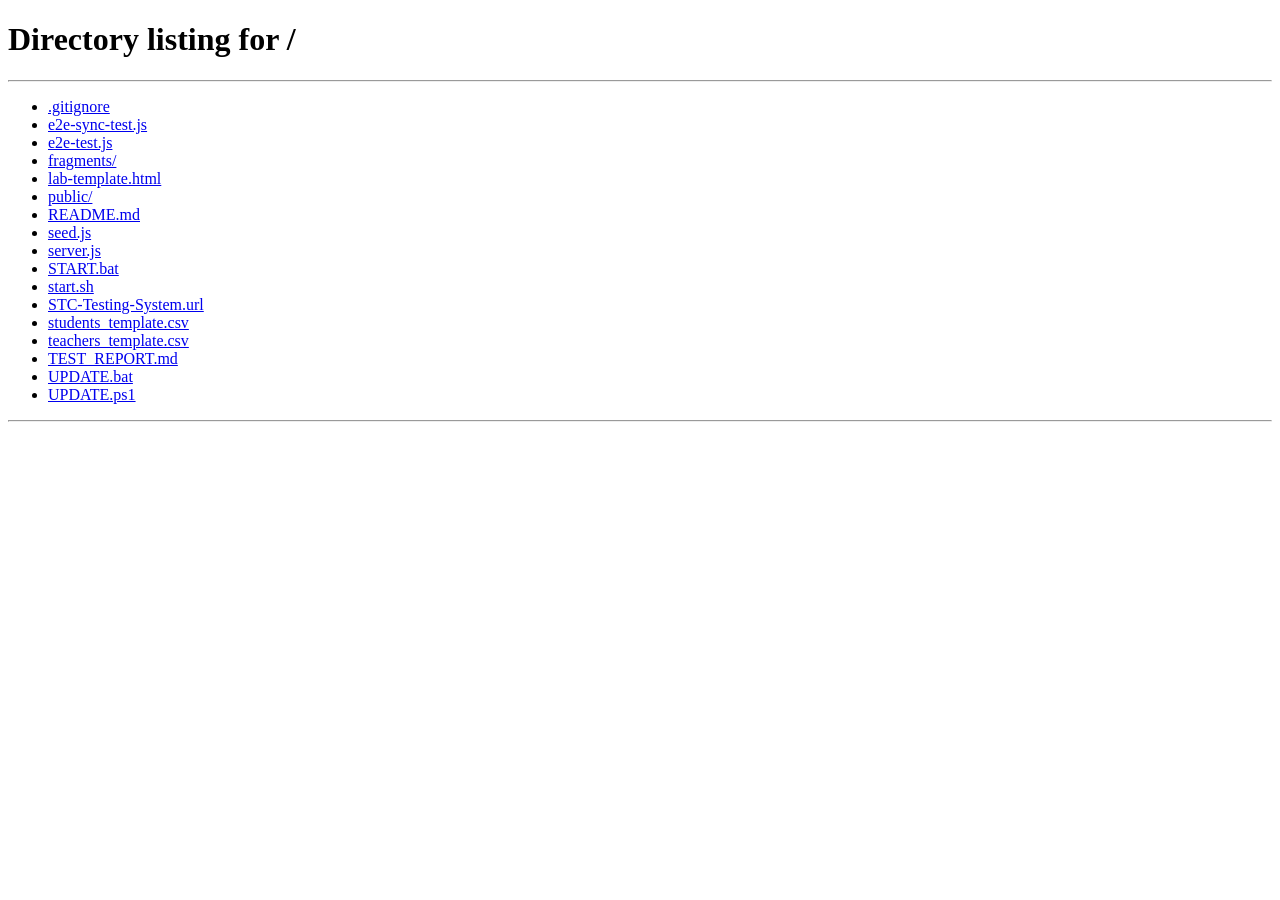
==== commit 7eb9d76f: "STC Testing System v1.5.1 - home page is the Student Terminal (staff via top-right menu)" ====
--- a/public/index.html
+++ b/public/index.html
@@ -2,77 +2,11 @@
 <html lang="en">
 <head>
 <meta charset="UTF-8">
-<meta name="viewport" content="width=device-width, initial-scale=1">
-<title>STC Testing System — Super Sys-Tech Computers Centre, Umerkot</title>
-<link rel="stylesheet" href="style.css">
-<link rel="icon" href="data:image/svg+xml,%3Csvg%20xmlns%3D%27http%3A%2F%2Fwww.w3.org%2F2000%2Fsvg%27%20viewBox%3D%270%200%2064%2064%27%3E%3Cdefs%3E%3ClinearGradient%20id%3D%27g%27%20x1%3D%270%27%20y1%3D%270%27%20x2%3D%271%27%20y2%3D%271%27%3E%3Cstop%20offset%3D%270%27%20stop-color%3D%27%23059669%27%2F%3E%3Cstop%20offset%3D%271%27%20stop-color%3D%27%230e7490%27%2F%3E%3C%2FlinearGradient%3E%3C%2Fdefs%3E%3Crect%20width%3D%2764%27%20height%3D%2764%27%20rx%3D%2714%27%20fill%3D%27url%28%23g%29%27%2F%3E%3Ctext%20x%3D%2732%27%20y%3D%2742%27%20font-family%3D%27Arial%2Csans-serif%27%20font-size%3D%2724%27%20font-weight%3D%27bold%27%20fill%3D%27white%27%20text-anchor%3D%27middle%27%3ESTC%3C%2Ftext%3E%3C%2Fsvg%3E">
+<meta http-equiv="refresh" content="0; url=/">
+<title>STC Testing System</title>
+<script>window.location.replace('/');</script>
 </head>
 <body>
-
-<!-- ============ INSTITUTE HEADER (shown on every screen) ============ -->
-<header class="site-header">
-  <div class="header-inner">
-    <div class="header-main">
-      <div class="header-logo-chip"><img src="/stc-logo.webp" alt="STC logo" class="header-logo-img"></div>
-      <div>
-        <h1>Super Sys-Tech Computers Centre</h1>
-        <p class="tagline">Empowering Skills Since 1997 &nbsp;|&nbsp; Est. 1997, Umerkot</p>
-        <p class="header-contact">1st Floor, Jameel Market, Umerkot, Sindh, Pakistan &nbsp;|&nbsp;
-          0332-3350790 &nbsp;|&nbsp; 0345-3279790 &nbsp;|&nbsp; info@stc.edu.pk</p>
-        <p class="header-affil">Affiliated with: NAVTTC Islamabad &nbsp;|&nbsp; STEVTA Sindh &nbsp;|&nbsp; SBTE Sindh &nbsp;|&nbsp; TTB Sindh</p>
-      </div>
-    </div>
-    <div class="header-people">
-      <p><strong>Director:</strong> Sham Kumar Lohana</p>
-      <p><strong>Principal:</strong> Ramesh Kumar</p>
-      <p><strong>Exam Controller:</strong> Danish Mustafa</p>
-    </div>
-  </div>
-</header>
-
-<main id="main">
-  <section class="hero">
-    <span class="section-label">Empowering Skills Since 1997</span>
-    <h2 class="hero-title">STC <span class="text-gradient">Testing System</span></h2>
-    <p class="hero-sub">Offline exam, quiz and result system for Super Sys-Tech Computers Centre, Umerkot.</p>
-    <div class="hero-stats">
-      <span class="hero-chip"><strong>14</strong> Teachers</span>
-      <span class="hero-chip"><strong>7</strong> Courses</span>
-      <span class="hero-chip"><strong>11</strong> Shifts &middot; 7 AM &ndash; 7 PM</span>
-      <span class="hero-chip"><strong>Est. 1997</strong> Umerkot</span>
-    </div>
-    <p id="health-status" class="hero-health"></p>
-  </section>
-  <h2 class="portal-heading">Choose your portal</h2>
-  <div class="card-grid">
-    <a class="portal-card" href="/student">
-      <span class="portal-icon">&#9998;</span>
-      <span class="portal-title">Student Exam</span>
-      <span class="portal-desc">Start your test. Only roll numbers registered by Admin can take a test.</span>
-      <span class="portal-arrow">Open &rarr;</span>
-    </a>
-    <a class="portal-card" href="/teacher">
-      <span class="portal-icon">&#128214;</span>
-      <span class="portal-title">Teacher</span>
-      <span class="portal-desc">Login to grade theory answers and send results to Admin.</span>
-      <span class="portal-arrow">Open &rarr;</span>
-    </a>
-    <a class="portal-card" href="/admin">
-      <span class="portal-icon">&#9881;</span>
-      <span class="portal-title">Admin / Exam Controller</span>
-      <span class="portal-desc">Login for students, tests, results, reports and end-of-day consolidation.</span>
-      <span class="portal-arrow">Open &rarr;</span>
-    </a>
-    <a class="portal-card" href="/principal">
-      <span class="portal-icon">&#127891;</span>
-      <span class="portal-title">Principal</span>
-      <span class="portal-desc">Login for view-only day and month reports and official sheets.</span>
-      <span class="portal-arrow">Open &rarr;</span>
-    </a>
-  </div>
-  <p class="note">Works offline on the centre LAN. If the network drops during a test, answers are saved on this laptop and synced automatically when it returns.</p>
-</main>
-
-<script src="landing.js"></script>
+<p><a href="/">Open the Student Terminal</a></p>
 </body>
 </html>
